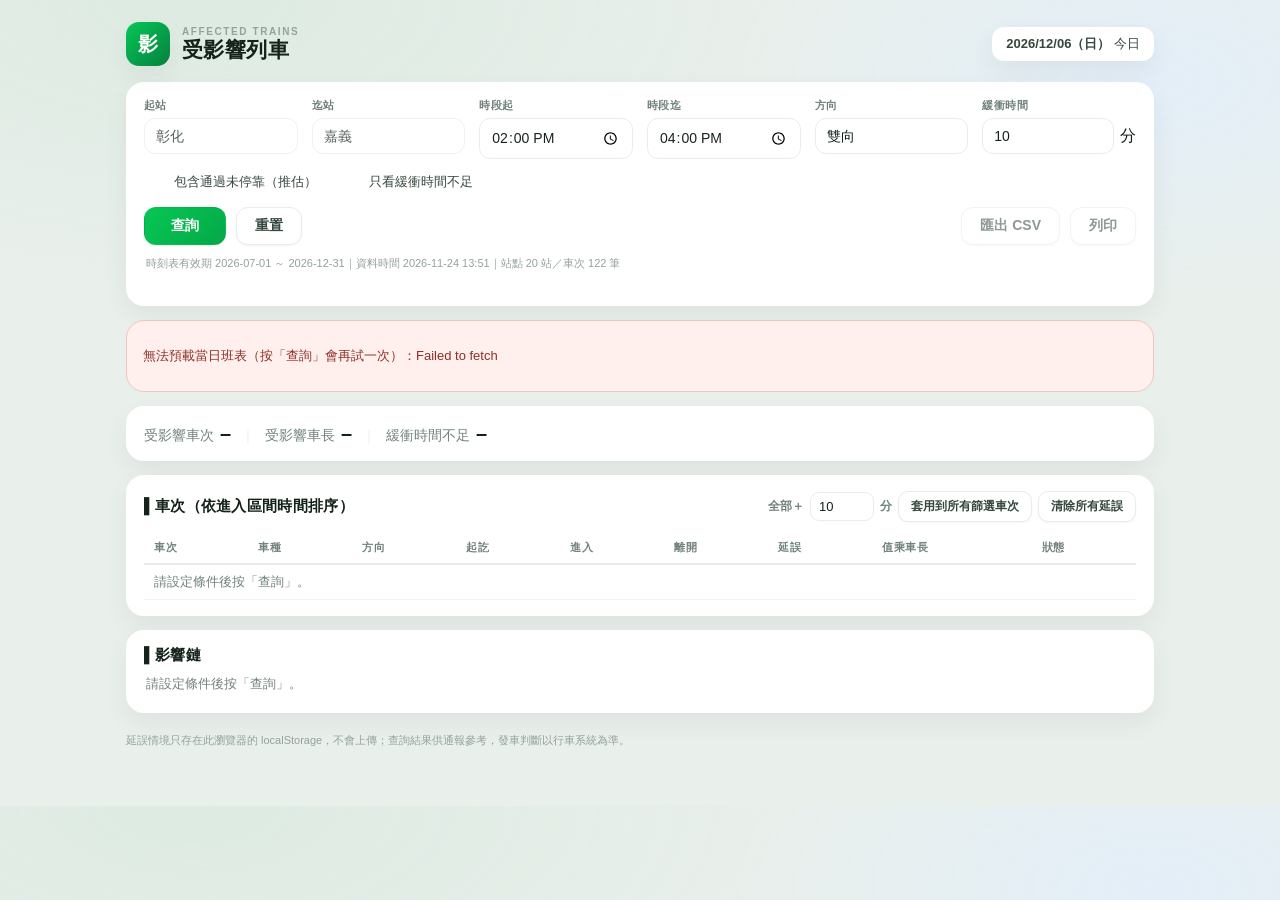
==== docs/affected.html @ 466192e3 "受影響列車頁 v1：L1/L2/L3 篩選＋影響鏈＋時刻表匯入（affected-plan §16 步驟 1-8 工具） - docs/affected.html/core.js/js/css：主管用" ====
<!DOCTYPE html>
<html lang="zh-Hant">
<head>
  <meta charset="utf-8">
  <meta name="viewport" content="width=device-width, initial-scale=1">
  <meta name="theme-color" content="#f3f6f4">
  <meta name="color-scheme" content="light">
  <!-- 主管用獨立頁：不進 LIFF、不從首頁／底部導覽連結，只給書籤（affected-plan.md §2） -->
  <title>受影響列車</title>
  <link rel="stylesheet" href="affected.css">
</head>
<body>
  <noscript>
    <div style="margin:16px;padding:16px;border-radius:14px;background:#fff;font:14px/1.6 sans-serif;color:#14221a">
      這個頁面需要 JavaScript。請開啟瀏覽器的 JavaScript，或改用 Chrome／Edge 開啟。
    </div>
  </noscript>

  <div class="page">
    <header class="topbar">
      <div class="brand">
        <span class="brand-logo" aria-hidden="true">影</span>
        <div>
          <p class="brand-sub">AFFECTED TRAINS</p>
          <h1 class="brand-title">受影響列車</h1>
        </div>
      </div>
      <div class="today" id="dateLine">載入中…</div>
    </header>

    <section class="card form-card" aria-label="查詢條件">
      <div class="form-grid">
        <label class="field">
          <span class="field-label">起站</span>
          <select id="fromStation" disabled><option>載入中…</option></select>
        </label>
        <label class="field">
          <span class="field-label">迄站</span>
          <select id="toStation" disabled><option>載入中…</option></select>
        </label>
        <label class="field field-time">
          <span class="field-label">時段起</span>
          <input type="time" id="timeFrom" value="14:00">
        </label>
        <label class="field field-time">
          <span class="field-label">時段迄</span>
          <input type="time" id="timeTo" value="16:00">
        </label>
        <label class="field">
          <span class="field-label">方向</span>
          <select id="direction">
            <option value="both">雙向</option>
            <option value="south">南下</option>
            <option value="north">北上</option>
          </select>
        </label>
        <label class="field field-buffer">
          <span class="field-label">緩衝時間</span>
          <span class="buffer-wrap"><input type="number" id="bufferMin" value="10" min="0" max="120" step="1"> 分</span>
        </label>
      </div>
      <div class="form-row switches">
        <label class="switch"><input type="checkbox" id="includePass" checked><span>包含通過未停靠（推估）</span></label>
        <label class="switch"><input type="checkbox" id="onlyShort"><span>只看緩衝時間不足</span></label>
      </div>
      <div class="form-actions">
        <button id="btnQuery" class="btn primary" type="button" disabled>查詢</button>
        <button id="btnReset" class="btn" type="button">重置</button>
        <span class="spacer"></span>
        <button id="btnCsv" class="btn" type="button" disabled>匯出 CSV</button>
        <button id="btnPrint" class="btn" type="button" disabled>列印</button>
      </div>
      <p class="tt-meta" id="ttMeta"></p>
      <p class="query-status" id="queryStatus" aria-live="polite"></p>
    </section>

    <div id="warnBox" class="warnbox" hidden role="alert"></div>

    <section class="card" aria-label="統計">
      <div class="stats">
        <span class="stat">受影響車次 <b id="statTrains">–</b></span>
        <span class="sep" aria-hidden="true">｜</span>
        <span class="stat">受影響車長 <b id="statCrew">–</b></span>
        <span class="sep" aria-hidden="true">｜</span>
        <span class="stat">緩衝時間不足 <b id="statShort">–</b></span>
      </div>
    </section>

    <section class="card">
      <div class="card-title-row">
        <h2 class="card-title">▌車次（依進入區間時間排序）</h2>
        <div class="bulk-tools">
          <span class="bulk-label">全部＋</span>
          <input type="number" id="bulkDelay" min="0" max="600" step="1" value="10">
          <span class="bulk-unit">分</span>
          <button id="btnApplyAll" class="btn small" type="button">套用到所有篩選車次</button>
          <button id="btnClearDelays" class="btn small" type="button">清除所有延誤</button>
        </div>
      </div>
      <div class="table-wrap">
        <table class="grid" id="trainTable">
          <thead>
            <tr>
              <th>車次</th><th>車種</th><th>方向</th><th>起訖</th><th>進入</th><th>離開</th><th>延誤</th><th>值乘車長</th><th>狀態</th>
            </tr>
          </thead>
          <tbody id="trainBody">
            <tr class="placeholder"><td colspan="9">請設定條件後按「查詢」。</td></tr>
          </tbody>
        </table>
      </div>
    </section>

    <section class="card">
      <h2 class="card-title">▌影響鏈</h2>
      <div id="chainBox">
        <p class="placeholder">請設定條件後按「查詢」。</p>
      </div>
    </section>

    <footer class="foot">
      延誤情境只存在此瀏覽器的 localStorage，不會上傳；查詢結果供通報參考，發車判斷以行車系統為準。
    </footer>
  </div>

  <script src="config.js"></script>
  <script src="affected-core.js"></script>
  <script src="affected.js"></script>
</body>
</html>
---- docs/affected.css ----
/* ============================================================
   受影響列車（主管用獨立頁）——桌面優先
   設計權杖與 docs/styles.css 一致（此頁不載入 styles.css）
   ============================================================ */
:root {
  --green: #06c755;
  --green-dark: #04a847;
  --green-deep: #05803f;
  --green-soft: #e9f9ef;
  --ink: #14221a;
  --ink-2: #35473d;
  --muted: #71827a;
  --muted-2: #93a29a;
  --line: #e7eee9;
  --line-soft: #f0f5f2;
  --bg: #f3f6f4;
  --card: #ffffff;
  --blue: #3b82f6;
  --blue-soft: #eaf2ff;
  --amber: #f0a11c;
  --amber-soft: #fff6e5;
  --purple: #8b5cf6;
  --purple-soft: #f2edff;
  --red: #d94a3d;
  --red-soft: #fff0ee;
  --radius: 18px;
  --shadow: 0 10px 26px rgba(17, 43, 28, 0.055);
  --font: -apple-system, BlinkMacSystemFont, "Segoe UI", "Noto Sans TC",
    "PingFang TC", "Microsoft JhengHei", "Heiti TC", sans-serif;
  --mono: "SFMono-Regular", Consolas, "Liberation Mono", Menlo, monospace;
}

*, *::before, *::after { box-sizing: border-box; }
html { -webkit-text-size-adjust: 100%; }
body {
  margin: 0;
  font-family: var(--font);
  color: var(--ink);
  background:
    radial-gradient(80% 60% at 15% 0%, #ddebe2 0%, transparent 60%),
    radial-gradient(60% 50% at 90% 10%, #e3eef8 0%, transparent 55%),
    #e9efeb;
  -webkit-font-smoothing: antialiased;
}
button, input, select { font: inherit; color: inherit; }
button { cursor: pointer; border: 0; background: none; padding: 0; }
input, select, button { -webkit-appearance: none; appearance: none; }
button:disabled { cursor: not-allowed; opacity: 0.55; }

/* ---------- 外殼（桌面優先，寬版） ---------- */
.page {
  max-width: 1080px;
  margin: 0 auto;
  padding: 22px 26px 56px;
}
.topbar {
  display: flex;
  align-items: center;
  justify-content: space-between;
  gap: 16px;
  margin-bottom: 16px;
}
.brand { display: flex; align-items: center; gap: 12px; }
.brand-logo {
  width: 44px; height: 44px;
  display: grid; place-items: center;
  border-radius: 13px;
  background: linear-gradient(135deg, var(--green), var(--green-deep));
  color: #fff; font-weight: 700; font-size: 20px;
  box-shadow: var(--shadow);
}
.brand-sub { margin: 0; font-size: 10px; letter-spacing: 0.16em; color: var(--muted-2); font-weight: 600; }
.brand-title { margin: 0; font-size: 21px; line-height: 1.2; letter-spacing: 0.02em; }
.today {
  font-size: 13px; color: var(--ink-2);
  background: var(--card); border-radius: 12px; padding: 8px 14px;
  box-shadow: var(--shadow); white-space: nowrap;
}
.today b { font-weight: 700; }

/* ---------- 卡片 ---------- */
.card {
  background: var(--card);
  border-radius: var(--radius);
  box-shadow: var(--shadow);
  padding: 16px 18px;
  margin-bottom: 14px;
}
.card-title { margin: 0 0 10px; font-size: 15px; letter-spacing: 0.02em; }

/* ---------- 表單 ---------- */
.form-grid {
  display: grid;
  grid-template-columns: repeat(6, minmax(0, 1fr));
  gap: 10px 14px;
}
.field { display: flex; flex-direction: column; gap: 5px; min-width: 0; }
.field-label { font-size: 11px; color: var(--muted); font-weight: 600; letter-spacing: 0.04em; }
.field select, .field input {
  width: 100%;
  padding: 9px 11px;
  border: 1px solid var(--line);
  border-radius: 11px;
  background: #fff;
  font-size: 14px;
  color: var(--ink);
}
.field select:focus, .field input:focus { outline: 2px solid var(--green-soft); border-color: var(--green); }
.buffer-wrap { display: flex; align-items: center; gap: 6px; white-space: nowrap; }
.buffer-wrap input { flex: 1; min-width: 0; }
.field-time input { font-variant-numeric: tabular-nums; }

.switches { display: flex; flex-wrap: wrap; gap: 8px 22px; margin-top: 12px; }
.switch {
  display: inline-flex; align-items: center; gap: 7px;
  font-size: 13px; color: var(--ink-2);
  cursor: pointer; user-select: none;
}
.switch input { width: 16px; height: 16px; accent-color: var(--green-dark); }

.form-actions { display: flex; align-items: center; gap: 10px; margin-top: 14px; }
.spacer { flex: 1; }
.btn {
  padding: 9px 18px;
  border-radius: 12px;
  background: #fff;
  border: 1px solid var(--line);
  font-size: 14px; font-weight: 600; color: var(--ink-2);
  box-shadow: 0 1px 2px rgba(17, 43, 28, 0.05);
}
.btn:hover:not(:disabled) { border-color: var(--muted-2); }
.btn.primary {
  background: linear-gradient(135deg, var(--green), var(--green-dark));
  border-color: transparent;
  color: #fff;
  padding: 9px 26px;
}
.tt-meta { margin: 10px 2px 0; font-size: 11px; color: var(--muted-2); line-height: 1.6; }

/* ---------- 警告 ---------- */
.warnbox {
  background: var(--amber-soft);
  border: 1px solid #f3dcab;
  border-radius: var(--radius);
  padding: 11px 16px;
  margin-bottom: 14px;
  font-size: 13px; line-height: 1.7; color: #7a5410;
}
.warnbox.error { background: var(--red-soft); border-color: #f2c4be; color: #8c2f26; }

/* ---------- 統計列 ---------- */
.stats { display: flex; flex-wrap: wrap; align-items: baseline; gap: 4px 10px; font-size: 14px; color: var(--muted); }
.stats b { font-size: 20px; font-weight: 700; color: var(--ink); font-variant-numeric: tabular-nums; margin-left: 2px; }
.stats .sep { color: var(--line); }

/* ---------- 表格 ---------- */
.table-wrap { overflow-x: auto; }
table.grid { width: 100%; border-collapse: collapse; font-size: 13px; }
table.grid th, table.grid td {
  padding: 8px 10px;
  border-bottom: 1px solid var(--line-soft);
  text-align: left;
  white-space: nowrap;
}
table.grid th {
  font-size: 11px; font-weight: 700; color: var(--muted);
  letter-spacing: 0.05em;
  border-bottom: 2px solid var(--line);
}
table.grid tbody tr:hover { background: #fafdfb; }
table.grid td.num, table.grid th.num { text-align: right; font-variant-numeric: tabular-nums; }
table.grid .placeholder { color: var(--muted); padding: 14px 10px; white-space: normal; }

.badge {
  display: inline-block;
  padding: 2px 8px;
  border-radius: 999px;
  font-size: 11px; font-weight: 600;
}
.badge.stop { background: var(--green-soft); color: var(--green-deep); }
.badge.est { background: var(--amber-soft); color: #8a5c0d; }
.badge.ok { background: var(--green-soft); color: var(--green-deep); }
.badge.short { background: var(--amber-soft); color: #8a5c0d; }
.badge.miss { background: var(--red-soft); color: #8c2f26; }

/* ---------- 影響鏈 ---------- */
#chainBox .placeholder { color: var(--muted); margin: 4px 2px; font-size: 13px; }
.chain-block { padding: 4px 2px 10px; }
.chain-head { font-size: 13px; font-weight: 700; margin-bottom: 6px; }
.chain-row { display: flex; flex-wrap: wrap; gap: 4px 14px; font-size: 13px; padding: 3px 0 3px 14px; color: var(--ink-2); }
.chain-row .mono { font-family: var(--mono); font-variant-numeric: tabular-nums; }
.chain-row.warn { color: #8a5c0d; }
.chain-row.miss { color: #8c2f26; font-weight: 600; }

.foot { margin-top: 18px; font-size: 11px; color: var(--muted-2); line-height: 1.7; }

/* ---------- 徽章補充 ---------- */
.badge.muted { background: var(--line-soft); color: var(--muted); }
.badge.warn { background: var(--amber-soft); color: #8a5c0d; }
.badge.hot { background: var(--red-soft); color: #8c2f26; }

/* ---------- 查詢進度 ---------- */
.query-status { margin: 6px 2px 0; font-size: 12px; color: var(--blue); min-height: 1em; }

/* ---------- 車次卡工具列（全部套用／清除延誤） ---------- */
.card-title-row {
  display: flex; align-items: center; justify-content: space-between;
  gap: 12px; flex-wrap: wrap;
}
.card-title-row .card-title { margin: 0 0 10px; }
.bulk-tools { display: flex; align-items: center; gap: 6px; margin-bottom: 10px; }
.bulk-label, .bulk-unit { font-size: 12px; color: var(--muted); font-weight: 600; }
.bulk-tools input {
  width: 64px; padding: 6px 8px;
  border: 1px solid var(--line); border-radius: 9px;
  font-size: 13px; font-variant-numeric: tabular-nums;
}
.btn.small { padding: 6px 12px; font-size: 12px; border-radius: 10px; }

/* ---------- 延誤欄 ---------- */
.delay-wrap { display: inline-flex; align-items: center; gap: 6px; }
.delay-input {
  width: 58px; padding: 5px 7px;
  border: 1px solid var(--line); border-radius: 9px;
  font-size: 13px; font-variant-numeric: tabular-nums; text-align: right;
}
.delay-input:focus { outline: 2px solid var(--green-soft); border-color: var(--green); }
.quick { display: inline-flex; gap: 3px; }
.qbtn {
  padding: 3px 6px; border-radius: 7px;
  background: var(--line-soft); color: var(--ink-2);
  font-size: 11px; font-weight: 700; font-variant-numeric: tabular-nums;
}
.qbtn:hover { background: var(--green-soft); color: var(--green-deep); }

/* ---------- 車長欄／推估時間 ---------- */
.crew-row { display: flex; align-items: center; gap: 6px; white-space: nowrap; }
.approx { color: #8a5c0d; cursor: help; }
.muted { color: var(--muted); }

/* ---------- 影響鏈補充 ---------- */
.chain-label { font-weight: 500; color: var(--muted); font-size: 12px; margin-left: 8px; }
.chain-no { font-weight: 700; font-variant-numeric: tabular-nums; }
.chain-sec { min-width: 110px; }
.chain-time { font-variant-numeric: tabular-nums; font-family: var(--mono); font-size: 12px; }
.chain-delay { font-variant-numeric: tabular-nums; color: var(--ink); }
.chain-delay.muted { color: var(--muted); }
.chain-row.sub { border-top: 1px dashed var(--line-soft); margin-top: 2px; }

/* ---------- 列印（A4 橫式，§12：樣式乾淨，主管通報用） ---------- */
@page { size: A4 landscape; margin: 10mm; }
@media print {
  body { background: #fff; }
  .page { max-width: none; padding: 0; }
  .card { box-shadow: none; border: 1px solid #ddd; border-radius: 8px; padding: 8px 10px; margin-bottom: 8px; }
  .form-card, .query-status, .bulk-tools, .form-actions, #warnBox { display: none !important; }
  .stats { font-size: 12px; }
  table.grid { font-size: 11px; }
  table.grid th, table.grid td { padding: 4px 6px; }
  .qbtn, .delay-input { border: 0; background: none; }
  .quick { display: none; }
  .foot { display: none; }
  a { text-decoration: none; color: inherit; }
}

/* ---------- 窄螢幕（仍可用） ---------- */
@media (max-width: 860px) {
  .page { padding: 16px 14px 40px; }
  .form-grid { grid-template-columns: repeat(2, minmax(0, 1fr)); }
  .stats b { font-size: 17px; }
  .card-title-row { flex-direction: column; align-items: flex-start; }
}
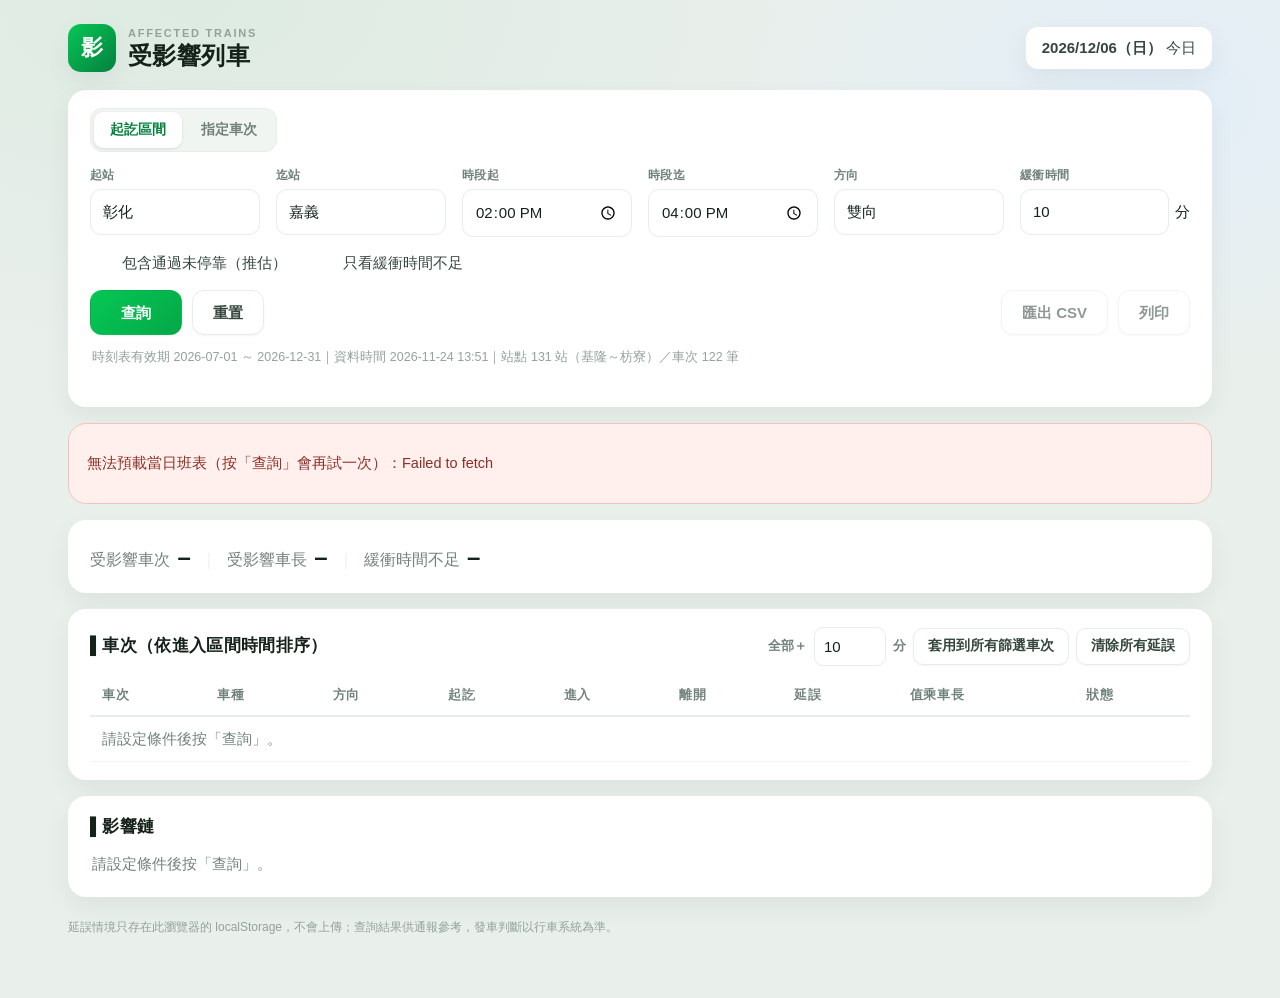
==== commit 14dc4336: "affected 頁：指定車次完整影響鏈＋起訖站 combobox＋順向/逆向＋進入端下車也算受影響 - 查詢方式切換「起訖區間／指定車次」：指定車次整趟延誤 D 分套所有值乘腿，   依 start" ====
--- a/docs/affected.html
+++ b/docs/affected.html
@@ -29,30 +29,61 @@
     </header>
 
     <section class="card form-card" aria-label="查詢條件">
+      <div class="mode-switch" role="radiogroup" aria-label="查詢方式">
+        <label class="mode-opt"><input type="radio" name="queryMode" value="section" checked><span>起訖區間</span></label>
+        <label class="mode-opt"><input type="radio" name="queryMode" value="train"><span>指定車次</span></label>
+      </div>
       <div class="form-grid">
-        <label class="field">
-          <span class="field-label">起站</span>
-          <select id="fromStation" disabled><option>載入中…</option></select>
-        </label>
-        <label class="field">
-          <span class="field-label">迄站</span>
-          <select id="toStation" disabled><option>載入中…</option></select>
-        </label>
-        <label class="field field-time">
+        <div class="field" data-mode="section">
+          <label class="field-label" for="fromStation">起站</label>
+          <div class="combo">
+            <input id="fromStation" type="text" role="combobox" aria-expanded="false"
+                   aria-controls="fromList" aria-autocomplete="list" autocomplete="off"
+                   placeholder="輸入站名或站碼" disabled>
+            <input type="hidden" id="fromStationId">
+            <ul id="fromList" class="combo-list" role="listbox" aria-label="起站" hidden></ul>
+          </div>
+        </div>
+        <div class="field" data-mode="section">
+          <label class="field-label" for="toStation">迄站</label>
+          <div class="combo">
+            <input id="toStation" type="text" role="combobox" aria-expanded="false"
+                   aria-controls="toList" aria-autocomplete="list" autocomplete="off"
+                   placeholder="輸入站名或站碼" disabled>
+            <input type="hidden" id="toStationId">
+            <ul id="toList" class="combo-list" role="listbox" aria-label="迄站" hidden></ul>
+          </div>
+        </div>
+        <label class="field field-time" data-mode="section">
           <span class="field-label">時段起</span>
           <input type="time" id="timeFrom" value="14:00">
         </label>
-        <label class="field field-time">
+        <label class="field field-time" data-mode="section">
           <span class="field-label">時段迄</span>
           <input type="time" id="timeTo" value="16:00">
         </label>
-        <label class="field">
+        <label class="field" data-mode="section">
           <span class="field-label">方向</span>
           <select id="direction">
             <option value="both">雙向</option>
-            <option value="south">南下</option>
-            <option value="north">北上</option>
+            <option value="forward">順向（北上）</option>
+            <option value="reverse">逆向（南下）</option>
           </select>
+        </label>
+        <label class="field" data-mode="train">
+          <span class="field-label">車次</span>
+          <input id="trainNo" type="text" autocomplete="off" placeholder="例如 114、115A" list="trainNoList">
+          <datalist id="trainNoList"></datalist>
+        </label>
+        <label class="field field-train-delay" data-mode="train">
+          <span class="field-label">本車延誤</span>
+          <span class="buffer-wrap"><input type="number" id="trainDelay" value="0" min="0" max="600" step="1"> 分</span>
+          <span class="train-quick">
+            <button type="button" class="tqbtn" data-train-add="5">+5</button>
+            <button type="button" class="tqbtn" data-train-add="10">+10</button>
+            <button type="button" class="tqbtn" data-train-add="15">+15</button>
+            <button type="button" class="tqbtn" data-train-add="30">+30</button>
+          </span>
         </label>
         <label class="field field-buffer">
           <span class="field-label">緩衝時間</span>
@@ -60,7 +91,7 @@
         </label>
       </div>
       <div class="form-row switches">
-        <label class="switch"><input type="checkbox" id="includePass" checked><span>包含通過未停靠（推估）</span></label>
+        <label class="switch" data-mode="section"><input type="checkbox" id="includePass" checked><span>包含通過未停靠（推估）</span></label>
         <label class="switch"><input type="checkbox" id="onlyShort"><span>只看緩衝時間不足</span></label>
       </div>
       <div class="form-actions">
@@ -78,7 +109,7 @@
 
     <section class="card" aria-label="統計">
       <div class="stats">
-        <span class="stat">受影響車次 <b id="statTrains">–</b></span>
+        <span class="stat"><span id="statTrainsLabel">受影響車次</span> <b id="statTrains">–</b></span>
         <span class="sep" aria-hidden="true">｜</span>
         <span class="stat">受影響車長 <b id="statCrew">–</b></span>
         <span class="sep" aria-hidden="true">｜</span>
@@ -88,8 +119,8 @@
 
     <section class="card">
       <div class="card-title-row">
-        <h2 class="card-title">▌車次（依進入區間時間排序）</h2>
-        <div class="bulk-tools">
+        <h2 class="card-title" id="trainCardTitle">▌車次（依進入區間時間排序）</h2>
+        <div class="bulk-tools" data-mode="section">
           <span class="bulk-label">全部＋</span>
           <input type="number" id="bulkDelay" min="0" max="600" step="1" value="10">
           <span class="bulk-unit">分</span>
@@ -97,6 +128,7 @@
           <button id="btnClearDelays" class="btn small" type="button">清除所有延誤</button>
         </div>
       </div>
+      <div id="trainSummary" class="train-summary" hidden></div>
       <div class="table-wrap">
         <table class="grid" id="trainTable">
           <thead>
--- a/docs/affected.css
+++ b/docs/affected.css
@@ -1,6 +1,7 @@
 /* ============================================================
    受影響列車（主管用獨立頁）——桌面優先
    設計權杖與 docs/styles.css 一致（此頁不載入 styles.css）
+   字級：基準 15px、表格 15px（2026/11/26 應需求整體放大）
    ============================================================ */
 :root {
   --green: #06c755;
@@ -31,10 +32,13 @@
 }
 
 *, *::before, *::after { box-sizing: border-box; }
+[hidden] { display: none !important; }
 html { -webkit-text-size-adjust: 100%; }
 body {
   margin: 0;
   font-family: var(--font);
+  font-size: 15px;
+  line-height: 1.55;
   color: var(--ink);
   background:
     radial-gradient(80% 60% at 15% 0%, #ddebe2 0%, transparent 60%),
@@ -49,31 +53,31 @@
 
 /* ---------- 外殼（桌面優先，寬版） ---------- */
 .page {
-  max-width: 1080px;
+  max-width: 1200px;
   margin: 0 auto;
-  padding: 22px 26px 56px;
+  padding: 24px 28px 60px;
 }
 .topbar {
   display: flex;
   align-items: center;
   justify-content: space-between;
   gap: 16px;
-  margin-bottom: 16px;
+  margin-bottom: 18px;
 }
 .brand { display: flex; align-items: center; gap: 12px; }
 .brand-logo {
-  width: 44px; height: 44px;
+  width: 48px; height: 48px;
   display: grid; place-items: center;
   border-radius: 13px;
   background: linear-gradient(135deg, var(--green), var(--green-deep));
-  color: #fff; font-weight: 700; font-size: 20px;
+  color: #fff; font-weight: 700; font-size: 22px;
   box-shadow: var(--shadow);
 }
-.brand-sub { margin: 0; font-size: 10px; letter-spacing: 0.16em; color: var(--muted-2); font-weight: 600; }
-.brand-title { margin: 0; font-size: 21px; line-height: 1.2; letter-spacing: 0.02em; }
+.brand-sub { margin: 0; font-size: 11px; letter-spacing: 0.16em; color: var(--muted-2); font-weight: 600; }
+.brand-title { margin: 0; font-size: 24px; line-height: 1.2; letter-spacing: 0.02em; }
 .today {
-  font-size: 13px; color: var(--ink-2);
-  background: var(--card); border-radius: 12px; padding: 8px 14px;
+  font-size: 15px; color: var(--ink-2);
+  background: var(--card); border-radius: 12px; padding: 9px 16px;
   box-shadow: var(--shadow); white-space: nowrap;
 }
 .today b { font-weight: 700; }
@@ -83,26 +87,50 @@
   background: var(--card);
   border-radius: var(--radius);
   box-shadow: var(--shadow);
-  padding: 16px 18px;
+  padding: 18px 22px;
+  margin-bottom: 16px;
+}
+.card-title { margin: 0 0 12px; font-size: 17px; letter-spacing: 0.02em; }
+
+/* ---------- 表單 ---------- */
+.mode-switch {
+  display: inline-flex;
+  gap: 3px;
+  padding: 3px;
   margin-bottom: 14px;
-}
-.card-title { margin: 0 0 10px; font-size: 15px; letter-spacing: 0.02em; }
-
-/* ---------- 表單 ---------- */
+  border-radius: 12px;
+  background: var(--line-soft);
+  border: 1px solid var(--line);
+}
+.mode-opt { cursor: pointer; user-select: none; }
+.mode-opt input { position: absolute; opacity: 0; pointer-events: none; }
+.mode-opt span {
+  display: block;
+  padding: 7px 16px;
+  border-radius: 9px;
+  font-size: 14px; font-weight: 600; color: var(--muted);
+  transition: background 0.15s, color 0.15s, box-shadow 0.15s;
+}
+.mode-opt input:checked + span {
+  background: #fff; color: var(--green-deep);
+  box-shadow: 0 1px 3px rgba(17, 43, 28, 0.12);
+}
+.mode-opt input:focus-visible + span { outline: 2px solid var(--green-soft); }
+
 .form-grid {
   display: grid;
   grid-template-columns: repeat(6, minmax(0, 1fr));
-  gap: 10px 14px;
+  gap: 12px 16px;
 }
 .field { display: flex; flex-direction: column; gap: 5px; min-width: 0; }
-.field-label { font-size: 11px; color: var(--muted); font-weight: 600; letter-spacing: 0.04em; }
+.field-label { font-size: 12px; color: var(--muted); font-weight: 600; letter-spacing: 0.04em; }
 .field select, .field input {
   width: 100%;
-  padding: 9px 11px;
+  padding: 10px 12px;
   border: 1px solid var(--line);
   border-radius: 11px;
   background: #fff;
-  font-size: 14px;
+  font-size: 15px;
   color: var(--ink);
 }
 .field select:focus, .field input:focus { outline: 2px solid var(--green-soft); border-color: var(--green); }
@@ -110,22 +138,69 @@
 .buffer-wrap input { flex: 1; min-width: 0; }
 .field-time input { font-variant-numeric: tabular-nums; }
 
-.switches { display: flex; flex-wrap: wrap; gap: 8px 22px; margin-top: 12px; }
+/* ---------- 起訖站自刻 combobox ---------- */
+.combo { position: relative; }
+.combo > input[type="text"] { width: 100%; }
+.combo-list {
+  position: absolute;
+  z-index: 40;
+  top: calc(100% + 4px);
+  left: 0; right: 0;
+  max-height: 300px;
+  overflow-y: auto;
+  margin: 0;
+  padding: 4px;
+  list-style: none;
+  background: #fff;
+  border: 1px solid var(--line);
+  border-radius: 12px;
+  box-shadow: 0 12px 30px rgba(17, 43, 28, 0.16);
+}
+.combo-opt {
+  display: flex;
+  align-items: center;
+  justify-content: space-between;
+  gap: 10px;
+  padding: 8px 10px;
+  border-radius: 8px;
+  cursor: pointer;
+  font-size: 15px;
+  color: var(--ink);
+}
+.combo-opt:hover, .combo-opt.active { background: var(--green-soft); }
+.combo-opt.selected { font-weight: 700; }
+.combo-opt mark { background: var(--amber-soft); color: inherit; padding: 0; border-radius: 3px; }
+.combo-code { color: var(--muted-2); font-size: 12px; font-variant-numeric: tabular-nums; }
+.combo-empty { padding: 10px 12px; color: var(--muted); font-size: 14px; }
+
+/* ---------- 指定車次延誤 ---------- */
+.field-train-delay .buffer-wrap { max-width: 150px; }
+.train-quick { display: flex; gap: 4px; margin-top: 2px; }
+.tqbtn {
+  padding: 4px 7px;
+  border-radius: 7px;
+  background: var(--line-soft);
+  color: var(--ink-2);
+  font-size: 13px; font-weight: 700; font-variant-numeric: tabular-nums;
+}
+.tqbtn:hover { background: var(--green-soft); color: var(--green-deep); }
+
+.switches { display: flex; flex-wrap: wrap; gap: 8px 24px; margin-top: 14px; }
 .switch {
-  display: inline-flex; align-items: center; gap: 7px;
-  font-size: 13px; color: var(--ink-2);
+  display: inline-flex; align-items: center; gap: 8px;
+  font-size: 15px; color: var(--ink-2);
   cursor: pointer; user-select: none;
 }
-.switch input { width: 16px; height: 16px; accent-color: var(--green-dark); }
-
-.form-actions { display: flex; align-items: center; gap: 10px; margin-top: 14px; }
+.switch input { width: 17px; height: 17px; accent-color: var(--green-dark); }
+
+.form-actions { display: flex; align-items: center; gap: 10px; margin-top: 16px; }
 .spacer { flex: 1; }
 .btn {
-  padding: 9px 18px;
+  padding: 10px 20px;
   border-radius: 12px;
   background: #fff;
   border: 1px solid var(--line);
-  font-size: 14px; font-weight: 600; color: var(--ink-2);
+  font-size: 15px; font-weight: 600; color: var(--ink-2);
   box-shadow: 0 1px 2px rgba(17, 43, 28, 0.05);
 }
 .btn:hover:not(:disabled) { border-color: var(--muted-2); }
@@ -133,132 +208,184 @@
   background: linear-gradient(135deg, var(--green), var(--green-dark));
   border-color: transparent;
   color: #fff;
-  padding: 9px 26px;
-}
-.tt-meta { margin: 10px 2px 0; font-size: 11px; color: var(--muted-2); line-height: 1.6; }
+  padding: 10px 30px;
+}
+.btn.small { padding: 7px 14px; font-size: 13.5px; border-radius: 10px; }
+.tt-meta { margin: 12px 2px 0; font-size: 12.5px; color: var(--muted-2); line-height: 1.6; }
+.query-status { margin: 6px 2px 0; font-size: 13.5px; color: var(--blue); min-height: 1.2em; }
 
 /* ---------- 警告 ---------- */
 .warnbox {
   background: var(--amber-soft);
   border: 1px solid #f3dcab;
   border-radius: var(--radius);
-  padding: 11px 16px;
-  margin-bottom: 14px;
-  font-size: 13px; line-height: 1.7; color: #7a5410;
+  padding: 12px 18px;
+  margin-bottom: 16px;
+  font-size: 14.5px; line-height: 1.75; color: #7a5410;
 }
 .warnbox.error { background: var(--red-soft); border-color: #f2c4be; color: #8c2f26; }
 
 /* ---------- 統計列 ---------- */
-.stats { display: flex; flex-wrap: wrap; align-items: baseline; gap: 4px 10px; font-size: 14px; color: var(--muted); }
-.stats b { font-size: 20px; font-weight: 700; color: var(--ink); font-variant-numeric: tabular-nums; margin-left: 2px; }
+.stats { display: flex; flex-wrap: wrap; align-items: baseline; gap: 4px 10px; font-size: 16px; color: var(--muted); }
+.stats b { font-size: 24px; font-weight: 700; color: var(--ink); font-variant-numeric: tabular-nums; margin-left: 3px; }
 .stats .sep { color: var(--line); }
+
+/* ---------- 車次卡工具列（全部套用／清除延誤） ---------- */
+.card-title-row {
+  display: flex; align-items: center; justify-content: space-between;
+  gap: 12px; flex-wrap: wrap;
+}
+.card-title-row .card-title { margin: 0 0 10px; }
+.bulk-tools { display: flex; align-items: center; gap: 7px; margin-bottom: 10px; }
+.bulk-label, .bulk-unit { font-size: 13px; color: var(--muted); font-weight: 600; }
+.bulk-tools input {
+  width: 72px; padding: 7px 9px;
+  border: 1px solid var(--line); border-radius: 9px;
+  font-size: 15px; font-variant-numeric: tabular-nums;
+}
+.bulk-tools input:focus { outline: 2px solid var(--green-soft); border-color: var(--green); }
 
 /* ---------- 表格 ---------- */
 .table-wrap { overflow-x: auto; }
-table.grid { width: 100%; border-collapse: collapse; font-size: 13px; }
+table.grid { width: 100%; border-collapse: collapse; font-size: 15px; }
 table.grid th, table.grid td {
-  padding: 8px 10px;
+  padding: 10px 12px;
   border-bottom: 1px solid var(--line-soft);
   text-align: left;
   white-space: nowrap;
+  font-variant-numeric: tabular-nums;
 }
 table.grid th {
-  font-size: 11px; font-weight: 700; color: var(--muted);
+  font-size: 12.5px; font-weight: 700; color: var(--muted);
   letter-spacing: 0.05em;
   border-bottom: 2px solid var(--line);
+  white-space: nowrap;
 }
 table.grid tbody tr:hover { background: #fafdfb; }
-table.grid td.num, table.grid th.num { text-align: right; font-variant-numeric: tabular-nums; }
-table.grid .placeholder { color: var(--muted); padding: 14px 10px; white-space: normal; }
-
+table.grid td.num, table.grid th.num { text-align: right; }
+table.grid .placeholder { color: var(--muted); padding: 16px 10px; white-space: normal; }
+table.grid td.c-no b { font-size: 16px; }
+
+/* ---------- 指定車次：列車摘要／值乘腿 ---------- */
+.train-summary {
+  margin: 0 0 12px;
+  padding: 10px 14px;
+  border-radius: 12px;
+  background: var(--green-soft);
+  border: 1px solid #d6f0e0;
+  line-height: 1.7;
+}
+.train-summary-main { display: flex; align-items: center; flex-wrap: wrap; gap: 8px; font-size: 17px; }
+.train-summary-main b { font-size: 20px; font-variant-numeric: tabular-nums; }
+.train-summary-sub { font-size: 12.5px; color: var(--muted); margin-top: 2px; }
+.train-run { font-weight: 600; color: var(--ink-2); }
+table.grid tr.leg-row td { background: #fff; }
+table.grid tr.handover-row td {
+  padding: 5px 12px 5px 26px;
+  font-size: 13px;
+  color: var(--muted);
+  background: var(--line-soft);
+  border-bottom: 1px dashed var(--line);
+}
+table.grid tr.handover-row td b { color: var(--ink-2); }
+
+/* ---------- 延誤欄 ---------- */
+.delay-wrap { display: inline-flex; align-items: center; gap: 7px; }
+.delay-input {
+  width: 64px; padding: 6px 8px;
+  border: 1px solid var(--line); border-radius: 9px;
+  font-size: 15px; font-variant-numeric: tabular-nums; text-align: right;
+}
+.delay-input:focus { outline: 2px solid var(--green-soft); border-color: var(--green); }
+.quick { display: inline-flex; gap: 4px; }
+.qbtn {
+  padding: 4px 7px; border-radius: 7px;
+  background: var(--line-soft); color: var(--ink-2);
+  font-size: 13px; font-weight: 700; font-variant-numeric: tabular-nums;
+}
+.qbtn:hover { background: var(--green-soft); color: var(--green-deep); }
+
+/* ---------- 車長欄／推估時間 ---------- */
+.crew-row { display: flex; align-items: center; gap: 7px; white-space: nowrap; }
+.crew-link {
+  color: var(--blue); font-weight: 600;
+  border-bottom: 1px dashed var(--blue);
+  padding: 0; background: none; cursor: pointer;
+}
+.crew-link:hover { color: var(--green-deep); border-bottom-color: var(--green-deep); }
+.approx { color: #8a5c0d; cursor: help; }
+.muted { color: var(--muted); }
+
+/* ---------- 徽章 ---------- */
 .badge {
   display: inline-block;
-  padding: 2px 8px;
+  padding: 2.5px 9px;
   border-radius: 999px;
-  font-size: 11px; font-weight: 600;
+  font-size: 12.5px; font-weight: 600;
 }
 .badge.stop { background: var(--green-soft); color: var(--green-deep); }
 .badge.est { background: var(--amber-soft); color: #8a5c0d; }
 .badge.ok { background: var(--green-soft); color: var(--green-deep); }
 .badge.short { background: var(--amber-soft); color: #8a5c0d; }
 .badge.miss { background: var(--red-soft); color: #8c2f26; }
+.badge.muted { background: var(--line-soft); color: var(--muted); }
+.badge.warn { background: var(--amber-soft); color: #8a5c0d; }
+.badge.hot { background: var(--red-soft); color: #8c2f26; }
 
 /* ---------- 影響鏈 ---------- */
-#chainBox .placeholder { color: var(--muted); margin: 4px 2px; font-size: 13px; }
-.chain-block { padding: 4px 2px 10px; }
-.chain-head { font-size: 13px; font-weight: 700; margin-bottom: 6px; }
-.chain-row { display: flex; flex-wrap: wrap; gap: 4px 14px; font-size: 13px; padding: 3px 0 3px 14px; color: var(--ink-2); }
+#chainBox .placeholder { color: var(--muted); margin: 4px 2px; font-size: 15px; }
+.chain-block { padding: 6px 4px 12px; }
+.chain-head { font-size: 16px; font-weight: 700; margin-bottom: 7px; }
+.chain-label { font-weight: 500; color: var(--muted); font-size: 13px; margin-left: 10px; }
+.chain-row { display: flex; flex-wrap: wrap; gap: 5px 16px; font-size: 15px; padding: 4px 0 4px 16px; color: var(--ink-2); }
 .chain-row .mono { font-family: var(--mono); font-variant-numeric: tabular-nums; }
 .chain-row.warn { color: #8a5c0d; }
 .chain-row.miss { color: #8c2f26; font-weight: 600; }
-
-.foot { margin-top: 18px; font-size: 11px; color: var(--muted-2); line-height: 1.7; }
-
-/* ---------- 徽章補充 ---------- */
-.badge.muted { background: var(--line-soft); color: var(--muted); }
-.badge.warn { background: var(--amber-soft); color: #8a5c0d; }
-.badge.hot { background: var(--red-soft); color: #8c2f26; }
-
-/* ---------- 查詢進度 ---------- */
-.query-status { margin: 6px 2px 0; font-size: 12px; color: var(--blue); min-height: 1em; }
-
-/* ---------- 車次卡工具列（全部套用／清除延誤） ---------- */
-.card-title-row {
-  display: flex; align-items: center; justify-content: space-between;
-  gap: 12px; flex-wrap: wrap;
-}
-.card-title-row .card-title { margin: 0 0 10px; }
-.bulk-tools { display: flex; align-items: center; gap: 6px; margin-bottom: 10px; }
-.bulk-label, .bulk-unit { font-size: 12px; color: var(--muted); font-weight: 600; }
-.bulk-tools input {
-  width: 64px; padding: 6px 8px;
-  border: 1px solid var(--line); border-radius: 9px;
-  font-size: 13px; font-variant-numeric: tabular-nums;
-}
-.btn.small { padding: 6px 12px; font-size: 12px; border-radius: 10px; }
-
-/* ---------- 延誤欄 ---------- */
-.delay-wrap { display: inline-flex; align-items: center; gap: 6px; }
-.delay-input {
-  width: 58px; padding: 5px 7px;
-  border: 1px solid var(--line); border-radius: 9px;
-  font-size: 13px; font-variant-numeric: tabular-nums; text-align: right;
-}
-.delay-input:focus { outline: 2px solid var(--green-soft); border-color: var(--green); }
-.quick { display: inline-flex; gap: 3px; }
-.qbtn {
-  padding: 3px 6px; border-radius: 7px;
-  background: var(--line-soft); color: var(--ink-2);
-  font-size: 11px; font-weight: 700; font-variant-numeric: tabular-nums;
-}
-.qbtn:hover { background: var(--green-soft); color: var(--green-deep); }
-
-/* ---------- 車長欄／推估時間 ---------- */
-.crew-row { display: flex; align-items: center; gap: 6px; white-space: nowrap; }
-.approx { color: #8a5c0d; cursor: help; }
-.muted { color: var(--muted); }
-
-/* ---------- 影響鏈補充 ---------- */
-.chain-label { font-weight: 500; color: var(--muted); font-size: 12px; margin-left: 8px; }
+.chain-row.sub { border-top: 1px dashed var(--line-soft); margin-top: 2px; }
 .chain-no { font-weight: 700; font-variant-numeric: tabular-nums; }
-.chain-sec { min-width: 110px; }
-.chain-time { font-variant-numeric: tabular-nums; font-family: var(--mono); font-size: 12px; }
+.chain-sec { min-width: 150px; }
+.chain-time { font-variant-numeric: tabular-nums; font-family: var(--mono); font-size: 14px; }
 .chain-delay { font-variant-numeric: tabular-nums; color: var(--ink); }
 .chain-delay.muted { color: var(--muted); }
-.chain-row.sub { border-top: 1px dashed var(--line-soft); margin-top: 2px; }
+.chain-note { margin: 0 2px 10px; font-size: 13px; color: var(--muted); }
+.chain-handover {
+  margin: 4px 0 6px;
+  padding: 5px 12px;
+  border-radius: 9px;
+  background: var(--line-soft);
+  border-left: 3px solid var(--green);
+  font-size: 13.5px;
+  color: var(--ink-2);
+}
+.chain-handover.warn { background: var(--amber-soft); border-left-color: var(--amber); color: #7a5410; }
+
+/* ---------- 影響鏈跳轉顯目顯示 ---------- */
+.chain-block { scroll-margin-top: 12px; border-radius: 10px; padding-left: 8px; padding-right: 8px; margin-left: -8px; }
+.chain-block.chain-flash { animation: chainFlash 2.4s ease-out 1; }
+@keyframes chainFlash {
+  0%, 65% { background: var(--amber-soft); box-shadow: 0 0 0 2px var(--amber); }
+  100% { background: transparent; box-shadow: none; }
+}
+@media (prefers-reduced-motion: reduce) {
+  .chain-block.chain-flash { animation: none; background: var(--amber-soft); box-shadow: 0 0 0 2px var(--amber); }
+}
+
+.foot { margin-top: 20px; font-size: 12px; color: var(--muted-2); line-height: 1.7; }
 
 /* ---------- 列印（A4 橫式，§12：樣式乾淨，主管通報用） ---------- */
 @page { size: A4 landscape; margin: 10mm; }
 @media print {
-  body { background: #fff; }
+  body { background: #fff; font-size: 13px; }
   .page { max-width: none; padding: 0; }
   .card { box-shadow: none; border: 1px solid #ddd; border-radius: 8px; padding: 8px 10px; margin-bottom: 8px; }
   .form-card, .query-status, .bulk-tools, .form-actions, #warnBox { display: none !important; }
-  .stats { font-size: 12px; }
-  table.grid { font-size: 11px; }
+  .stats { font-size: 13px; }
+  table.grid { font-size: 12px; }
   table.grid th, table.grid td { padding: 4px 6px; }
   .qbtn, .delay-input { border: 0; background: none; }
   .quick { display: none; }
+  .crew-link { color: inherit; font-weight: inherit; border: 0; cursor: default; }
+  .chain-block { animation: none !important; background: none !important; box-shadow: none !important; }
   .foot { display: none; }
   a { text-decoration: none; color: inherit; }
 }
@@ -267,6 +394,6 @@
 @media (max-width: 860px) {
   .page { padding: 16px 14px 40px; }
   .form-grid { grid-template-columns: repeat(2, minmax(0, 1fr)); }
-  .stats b { font-size: 17px; }
+  .stats b { font-size: 20px; }
   .card-title-row { flex-direction: column; align-items: flex-start; }
 }
